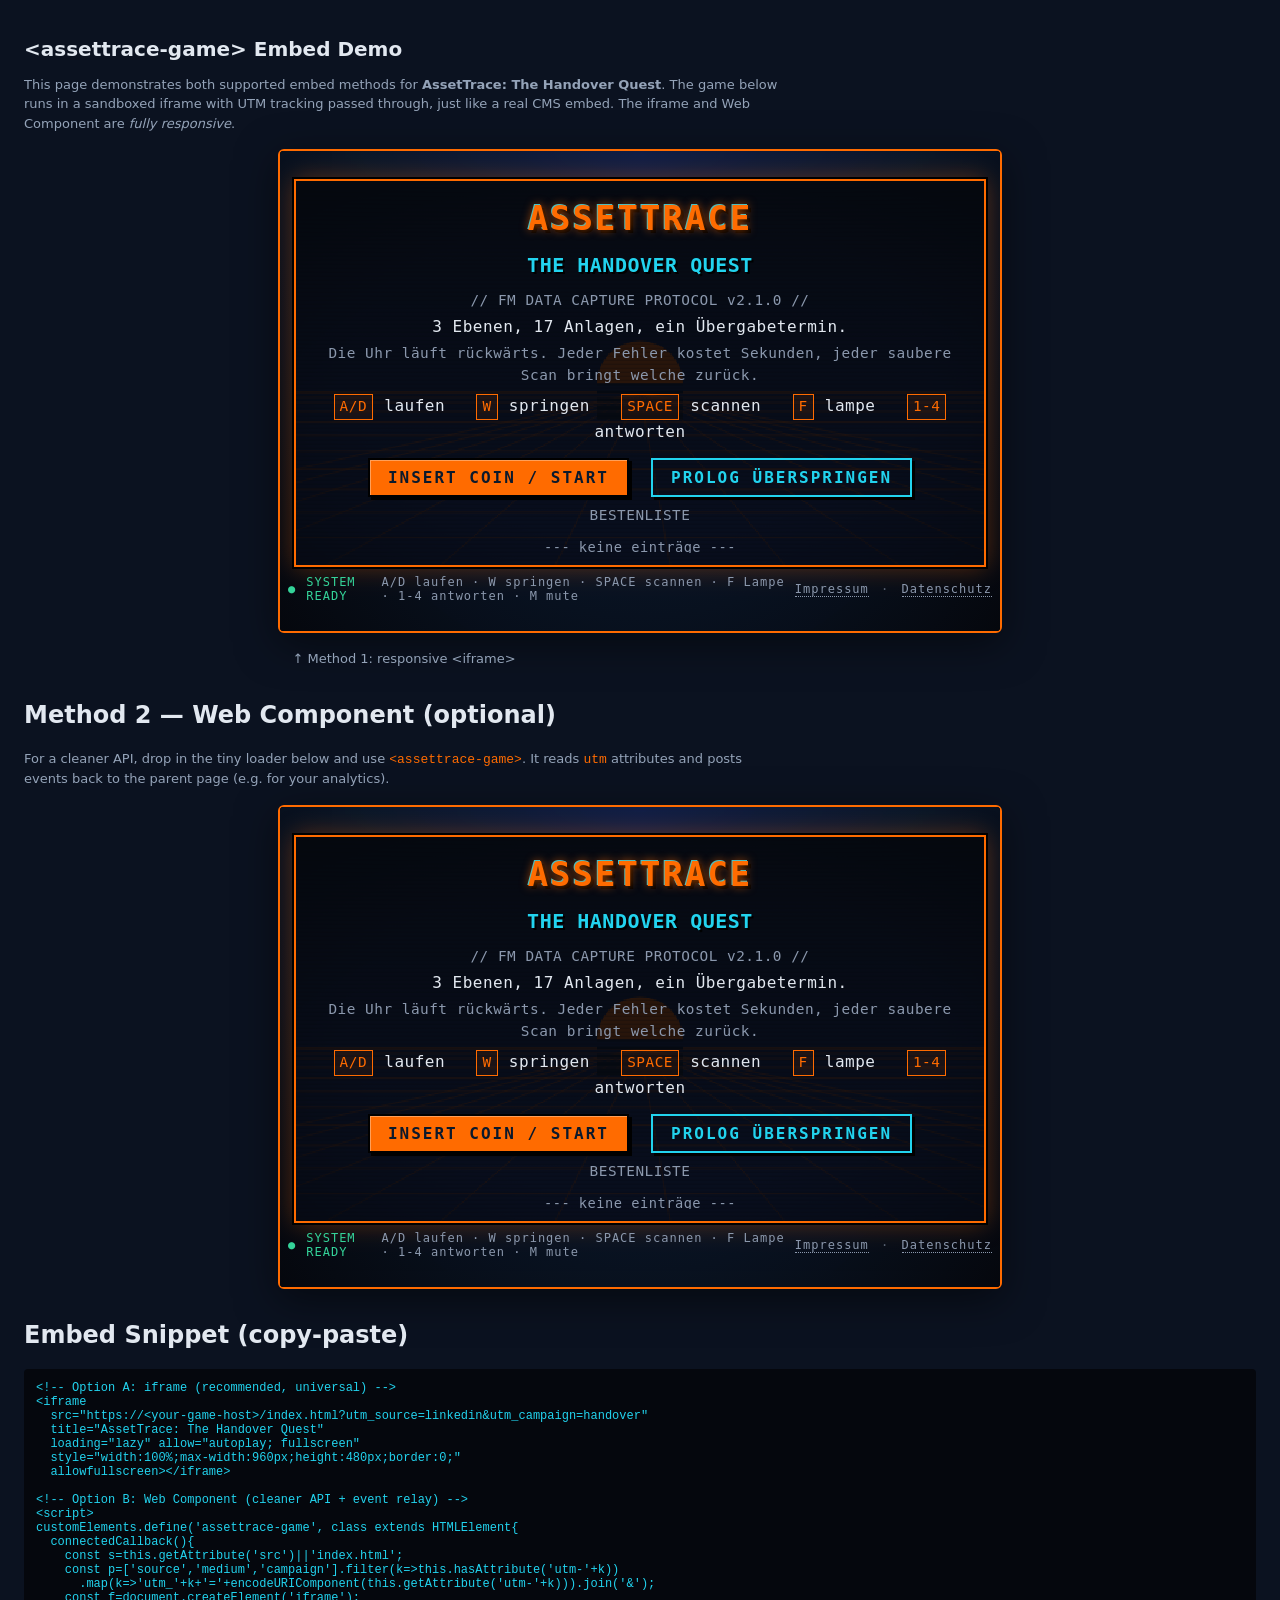
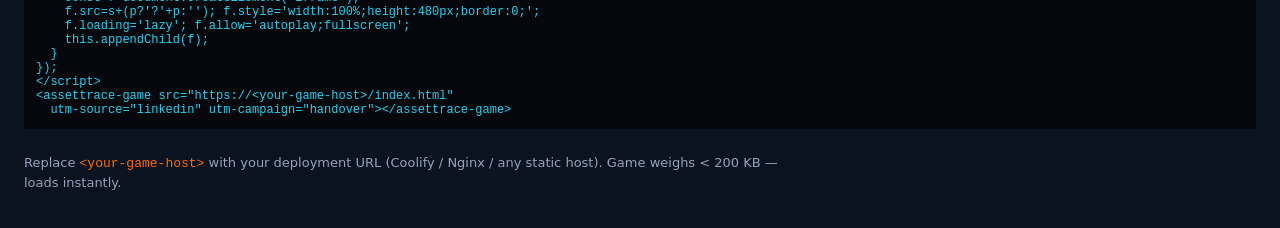
==== embed.html @ 090d19d0 "feat: Spiel zu AssetTrace umbenannt (De-Branding vor Produkt-Livegang) Alle Vorkommen von AssetIdent" ====
<!DOCTYPE html>
<html lang="en">
<head>
  <meta charset="UTF-8" />
  <meta name="viewport" content="width=device-width, initial-scale=1.0" />
  <title>AssetTrace Game — Embed Demo</title>
  <style>
    body {
      font-family: -apple-system, system-ui, sans-serif;
      background: #0b1220; color: #e2e8f0; margin: 0; padding: 24px;
    }
    h1 { font-size: 20px; }
    .note { color: #94a3b8; font-size: 13px; max-width: 760px; line-height: 1.5; }
    .wrap {
      max-width: 720px; margin: 16px auto; border: 2px solid #FF6B00;
      border-radius: 6px; overflow: hidden; box-shadow: 0 10px 40px rgba(0,0,0,0.5);
    }
    pre { background: #05070D; color: #22D3EE; padding: 12px; border-radius: 4px; overflow:auto; font-size: 12px; }
    code { color: #FF6B00; }
  </style>
</head>
<body>
  <h1>&lt;assettrace-game&gt; Embed Demo</h1>
  <p class="note">
    This page demonstrates both supported embed methods for
    <strong>AssetTrace: The Handover Quest</strong>. The game below runs in a
    sandboxed iframe with UTM tracking passed through, just like a real CMS
    embed. The iframe and Web Component are <em>fully responsive</em>.
  </p>

  <!-- ====================================================================
       METHOD 1 — standard responsive iframe (works everywhere: WordPress,
       Webflow, custom HTML, Mailchimp landing pages, etc.)
       ==================================================================== -->
  <div class="wrap">
    <iframe
      src="index.html?utm_source=demo&utm_medium=embed&utm_campaign=handover"
      title="AssetTrace: The Handover Quest"
      loading="lazy"
      allow="autoplay; fullscreen"
      style="width:100%; height:480px; border:0; display:block; background:#000;"
      allowfullscreen></iframe>
  </div>

  <p class="note" style="text-align:center">↑ Method 1: responsive &lt;iframe&gt;</p>

  <h2 style="margin-top:32px">Method 2 — Web Component (optional)</h2>
  <p class="note">
    For a cleaner API, drop in the tiny loader below and use
    <code>&lt;assettrace-game&gt;</code>. It reads <code>utm</code> attributes
    and posts events back to the parent page (e.g. for your analytics).
  </p>

  <!-- Loader turns <assettrace-game> into a managed iframe -->
  <script>
    (function () {
      customElements.define("assettrace-game", class extends HTMLElement {
        connectedCallback() {
          const src = this.getAttribute("src") || "index.html";
          const params = ["source", "medium", "campaign", "content", "term"]
            .filter(k => this.hasAttribute("utm-" + k))
            .map(k => "utm_" + k + "=" + encodeURIComponent(this.getAttribute("utm-" + k)))
            .join("&");
          const url = src + (params ? "?" + params : "");
          const frame = document.createElement("iframe");
          frame.src = url;
          frame.title = "AssetTrace: The Handover Quest";
          frame.loading = "lazy";
          frame.allow = "autoplay; fullscreen";
          frame.style.cssText = "width:100%;height:480px;border:0;display:block;background:#000;";
          // relay game events (window.assetTraceEvents) to parent for analytics
          frame.addEventListener("load", () => {
            try {
              const arr = frame.contentWindow.assetTraceEvents || [];
              console.log("[assettrace-game] events so far:", arr);
            } catch (e) {}
          });
          this.appendChild(frame);
        }
      });
    })();
  </script>

  <!-- This renders another full game instance via the component -->
  <div class="wrap">
    <assettrace-game
      src="index.html"
      utm-source="webflow"
      utm-medium="webcomponent"
      utm-campaign="handover">
    </assettrace-game>
  </div>

  <h2 style="margin-top:32px">Embed Snippet (copy-paste)</h2>
  <pre>&lt;!-- Option A: iframe (recommended, universal) --&gt;
&lt;iframe
  src="https://&lt;your-game-host&gt;/index.html?utm_source=linkedin&amp;utm_campaign=handover"
  title="AssetTrace: The Handover Quest"
  loading="lazy" allow="autoplay; fullscreen"
  style="width:100%;max-width:960px;height:480px;border:0;"
  allowfullscreen&gt;&lt;/iframe&gt;

&lt;!-- Option B: Web Component (cleaner API + event relay) --&gt;
&lt;script&gt;
customElements.define('assettrace-game', class extends HTMLElement{
  connectedCallback(){
    const s=this.getAttribute('src')||'index.html';
    const p=['source','medium','campaign'].filter(k=&gt;this.hasAttribute('utm-'+k))
      .map(k=&gt;'utm_'+k+'='+encodeURIComponent(this.getAttribute('utm-'+k))).join('&amp;');
    const f=document.createElement('iframe');
    f.src=s+(p?'?'+p:''); f.style='width:100%;height:480px;border:0;';
    f.loading='lazy'; f.allow='autoplay;fullscreen';
    this.appendChild(f);
  }
});
&lt;/script&gt;
&lt;assettrace-game src="https://&lt;your-game-host&gt;/index.html"
  utm-source="linkedin" utm-campaign="handover"&gt;&lt;/assettrace-game&gt;</pre>

  <p class="note" style="margin-top:24px">
    Replace <code>&lt;your-game-host&gt;</code> with your deployment URL
    (Coolify / Nginx / any static host). Game weighs &lt; 200 KB — loads instantly.
  </p>
</body>
</html>
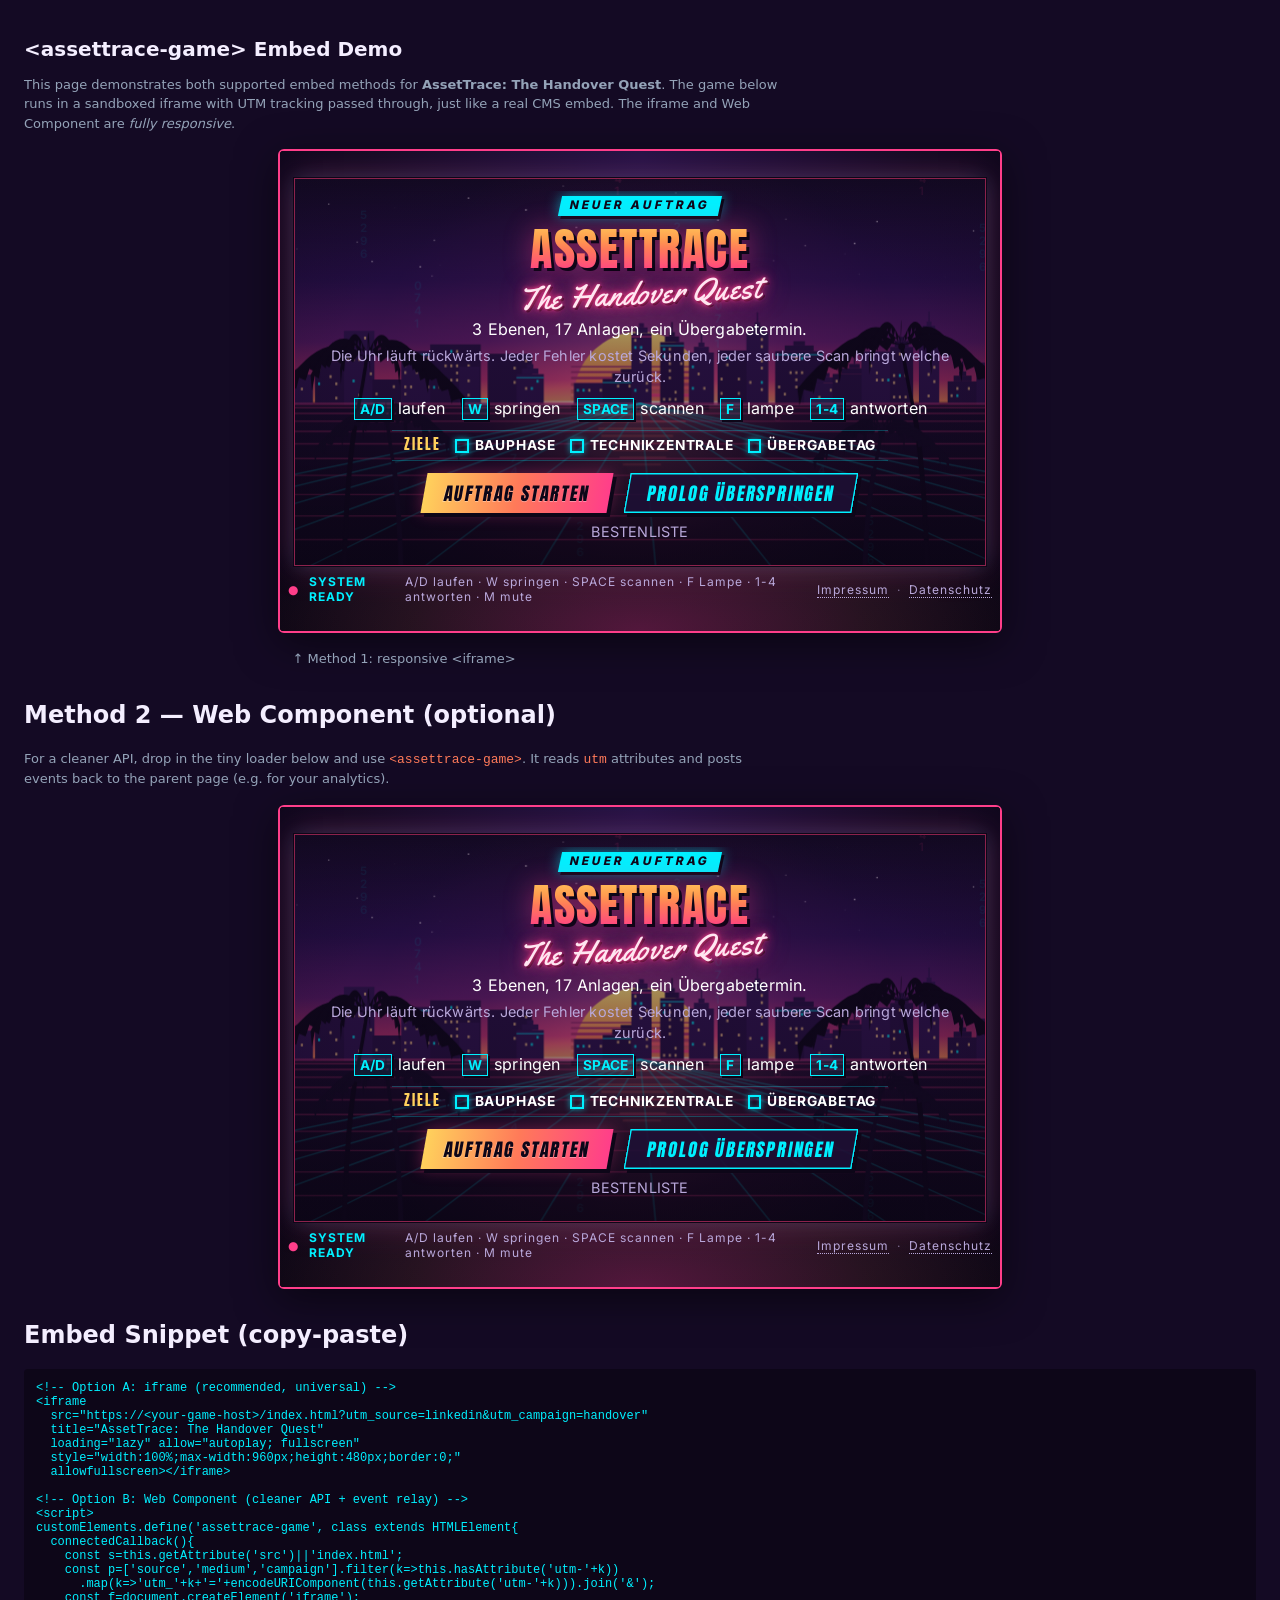
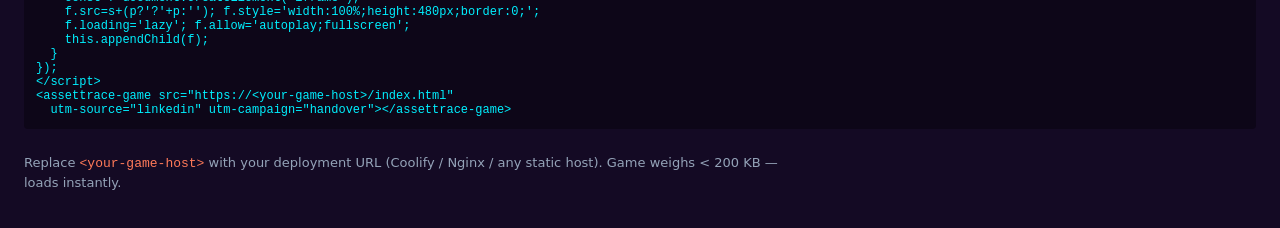
==== commit d7b391d2: "feat: Sunset-Neon-Re-Skin — Palette, lokale Fonts, Ziele, QR-Belohnung (3.3.0) Reiner Look-Umbau, Ga" ====
--- a/embed.html
+++ b/embed.html
@@ -7,16 +7,16 @@
   <style>
     body {
       font-family: -apple-system, system-ui, sans-serif;
-      background: #0b1220; color: #e2e8f0; margin: 0; padding: 24px;
+      background: #140A24; color: #f4eeff; margin: 0; padding: 24px;
     }
     h1 { font-size: 20px; }
     .note { color: #94a3b8; font-size: 13px; max-width: 760px; line-height: 1.5; }
     .wrap {
-      max-width: 720px; margin: 16px auto; border: 2px solid #FF6B00;
+      max-width: 720px; margin: 16px auto; border: 2px solid #FF3E8A;
       border-radius: 6px; overflow: hidden; box-shadow: 0 10px 40px rgba(0,0,0,0.5);
     }
-    pre { background: #05070D; color: #22D3EE; padding: 12px; border-radius: 4px; overflow:auto; font-size: 12px; }
-    code { color: #FF6B00; }
+    pre { background: #0D0618; color: #00F0FF; padding: 12px; border-radius: 4px; overflow:auto; font-size: 12px; }
+    code { color: #FF7A59; }
   </style>
 </head>
 <body>
